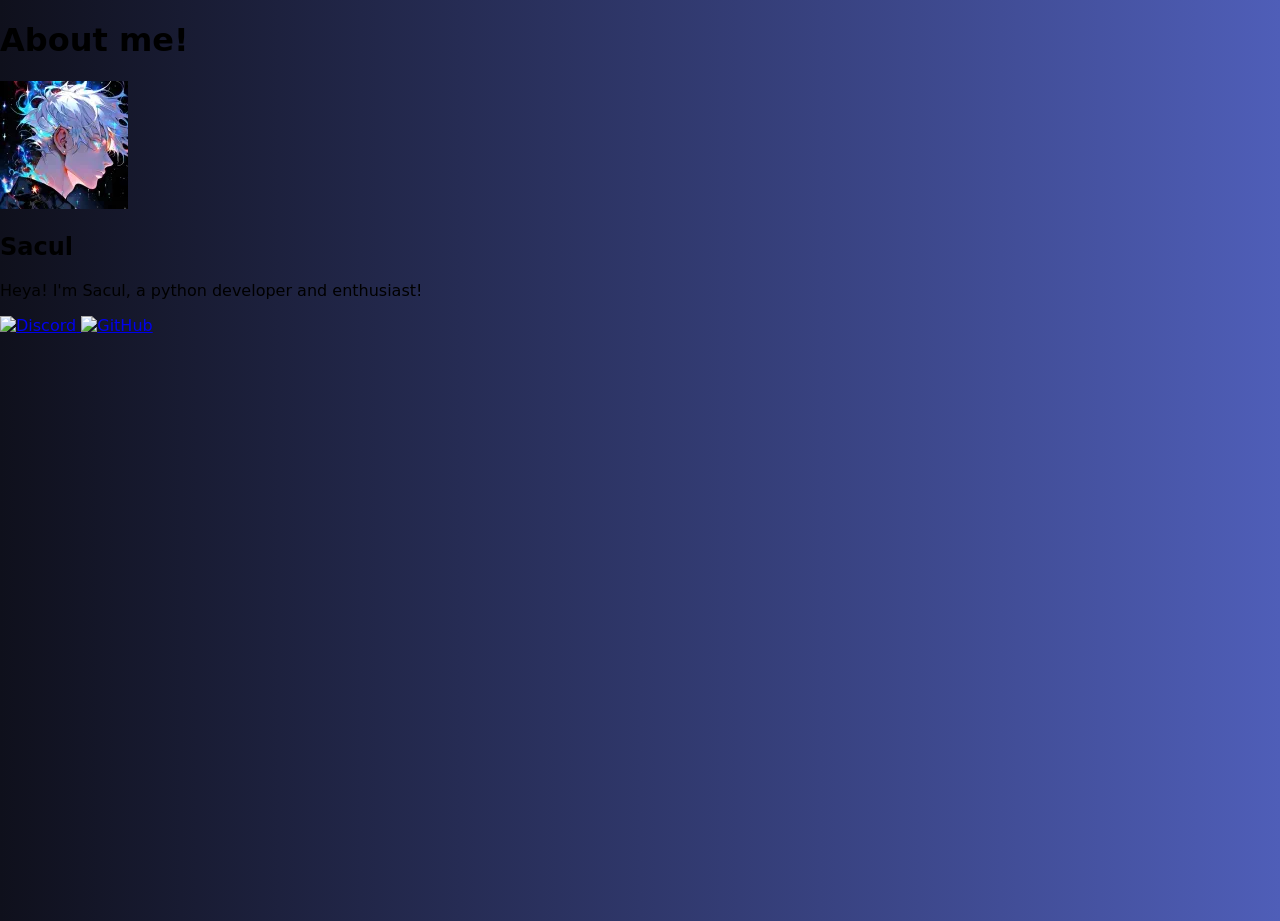
==== index.html @ 46a74e74 "Update index.html" ====
<!DOCTYPE html>
<html lang="en">
<head>
    <meta charset="UTF-8">
    <meta name="viewport" content="width=device-width, initial-scale=1.0">
    <title>Sacul</title>
    <link href="https://fonts.googleapis.com/css2?family=Inter:wght@400;700&family=Space+Grotesk:wght@700&display=swap" rel="stylesheet">
    <link rel="stylesheet" href="style.css">
</head>
<body>
    <div class="modern-bg"></div>
    <header>
        <h1 class="about-title">About me!</h1>
    </header>
    <main class="modern-card">
        <img src="506fb79ca3f554614ca8389c19771676.webp" alt="Sacul Avatar" class="modern-avatar" />
        <h2 class="main-title">Sacul</h2>
        <p class="subtitle">Heya! I'm Sacul, a python developer and enthusiast!</p>
        <div class="modern-socials">
            <a href="https://discord.com/users/802167689011134474" class="modern-icon-btn" title="Discord" target="_blank" rel="noopener">
                <img src="icons/discord.png" alt="Discord" class="modern-icon-img" />
            </a>
            <a href="https://github.com/Sacul0457" class="modern-icon-btn" title="GitHub" target="_blank" rel="noopener">
                <img src="icons/github.png" alt="GitHub" class="modern-icon-img" />
            </a>
        </div>
    </main>
</body>
</html>
---- style.css ----
body {
  background: linear-gradient(to right, #0f101c, #4f5eb8);
  margin: 0;
  min-height: 100vh;
  font-family: system-ui, sans-serif;
}

.title {
  position: relative;
  padding: 1.25rem;
  display: flex;
  align-items: center;
  justify-content: center;
  max-height: 4rem;
}

#title-name {
  text-align: center;
  padding: 0.625rem;
  color: #788ee3;
  font-weight: bold;
  text-shadow: 3px 3px 6px rgba(0, 0, 0, 0.7);
  font-size: clamp(1.8rem, 5vw, 3rem);
}

.avatar-background {
  position: absolute;
  top: 1rem;
  left: 1.25rem;
  background-color: #1c2773;
  border: none;   
  padding: 0.2rem 1rem;
  border-radius: 30px;
  color: black;
  font-size: 1rem;
  display: flex;
  align-items: center;
  gap: 0.5rem;
  transition: background-color 0.3s, transform 0.3s;
}

.avatar-background:hover {
  background-color: #596df7;
  transform: scale(1.10);
}

.discord-btn {
  background: none;
  border: none;
  padding: 0;
  font-size: 1.2rem;
  color: #000000;
  text-shadow: 3px 3px 6px rgba(0, 0, 0, 0.7);
  font-weight: lighter;
  cursor: pointer;
  line-height: 1;
}

#avatar {
  width: 3rem;
  height: 3rem;
  border-radius: 50%;
}

.everything {
  min-height: 90vh;
  display: flex;
  justify-content: center;
  align-items: center;
  padding: 1rem;
}

.container {
  display: flex;
  flex-direction: column;
  align-items: center;
  background-color: #2e396b;
  justify-content: center;
  width: 80%;
  max-width: 50rem;
  border-radius: 1rem;
  padding: 2rem;
  box-sizing: border-box;
}

#name {
  color: #91a0ed;
  font-weight: bold;
  text-shadow: 3px 3px 6px rgba(0, 0, 0, 0.7);
  font-size: clamp(2rem, 6vw, 4rem);
  margin-top: 1rem;
}

#description {
  color: #a7b5f2;
  font-style: italic;
  font-size: clamp(1rem, 2vw, 1.5rem);
  text-align: center;
  margin-top: 1em;
}

.github-background {
  display: flex;
  align-items: center;
  margin-top: 2.5rem;
  background-color: #1d223b;
  border: none;
  padding: 0.625rem 1.25rem;
  border-radius: 30px;
  color: black;
  font-size: 1.05rem;
  gap: 0.75rem;
  transition: background-color 0.5s, transform 0.4s;
}

.github-background:hover {
  transform: scale(1.15);
}

#github-btn {
  background: none;
  border: none;
  padding: 0;
  font-size: 1.2rem;
  color: #6171c2;
  text-shadow: 3px 3px 6px rgba(0, 0, 0, 0.7);
  font-weight: lighter;
  cursor: pointer;
  line-height: 1.5rem;
}

#github-icon {
  width: 3rem;
  height: 3rem;
  border-radius: 50%;
}

@media (max-width: 600px) {
  .avatar-background {
    top: 1rem;
    left: 1rem;
    padding: 0.2rem 0.7rem;
    font-size: 1.4rem;
  }

  #avatar, #github-icon {
    width: 3rem;
    height: 3rem;
  }

  .github-background {
    margin-top: 2rem;
    padding: 1rem 1.5rem;
  }

  #title-name {
    font-size: 3.5rem;
    margin-top: 10.5rem;
  }

  #name {
    margin-top: 0.5rem;
  }
}
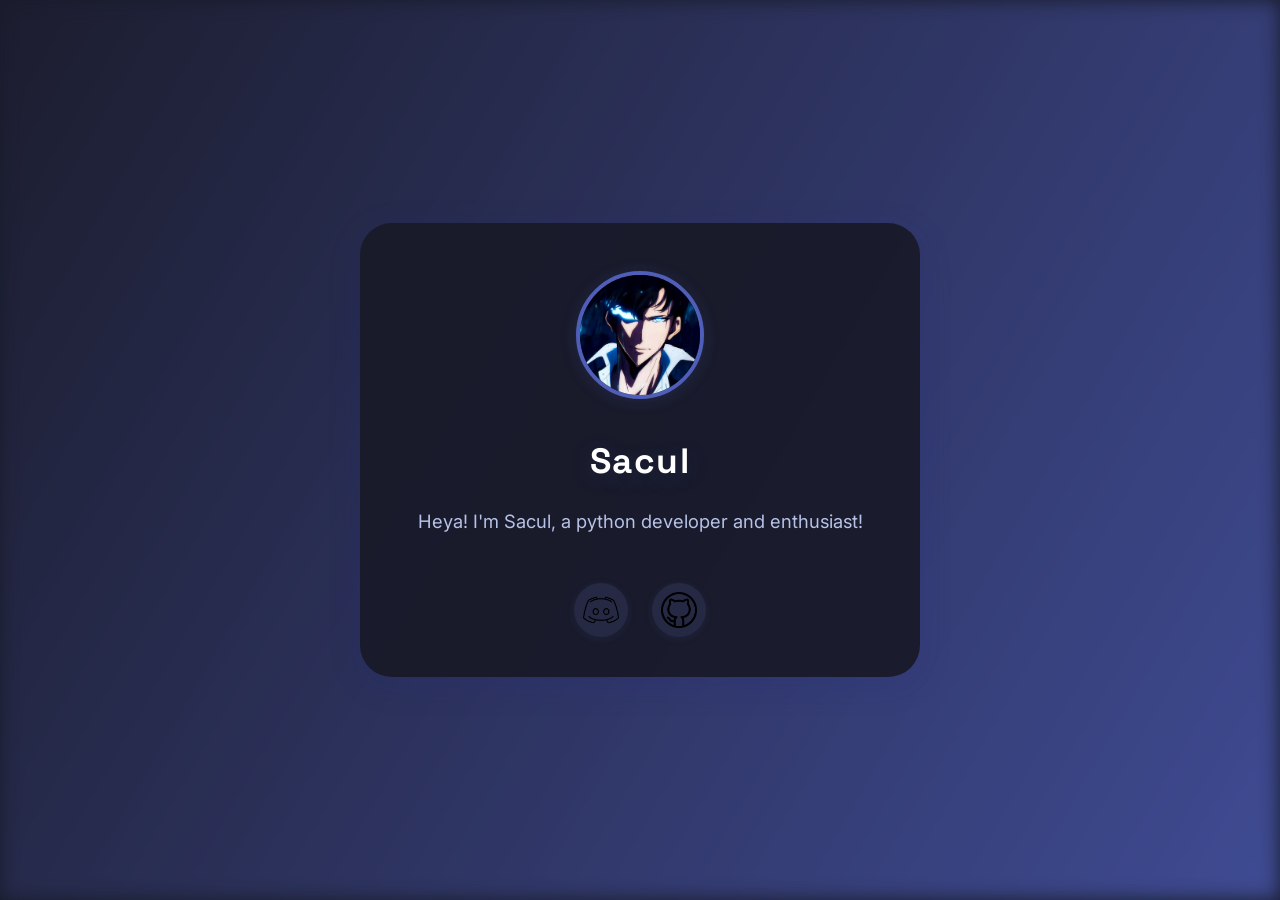
==== commit 050bb36a: "Update index.html" ====
--- a/index.html
+++ b/index.html
@@ -13,7 +13,7 @@
         <h1 class="about-title">About me!</h1>
     </header>
     <main class="modern-card">
-        <img src="506fb79ca3f554614ca8389c19771676.webp" alt="Sacul Avatar" class="modern-avatar" />
+        <img src="809d575a679a9e392f64b5f7aa2b7cd8.png" alt="Sacul Avatar" class="modern-avatar" />
         <h2 class="main-title">Sacul</h2>
         <p class="subtitle">Heya! I'm Sacul, a python developer and enthusiast!</p>
         <div class="modern-socials">
--- a/style.css
+++ b/style.css
@@ -1,164 +1,185 @@
 body {
-  background: linear-gradient(to right, #0f101c, #4f5eb8);
   margin: 0;
   min-height: 100vh;
-  font-family: system-ui, sans-serif;
+  font-family: 'Inter', 'Space Grotesk', Arial, sans-serif;
+  background: #181c2b;
+  overflow-x: hidden;
+  display: flex;
+  flex-direction: column;
+  min-height: 100vh;
 }
 
-.title {
+html, body {
+  height: 100%;
+}
+
+body {
+  justify-content: center;
+  align-items: center;
+}
+
+.modern-bg {
+  position: fixed;
+  top: 0; left: 0; right: 0; bottom: 0;
+  z-index: 0;
+  background: linear-gradient(120deg, #23243a 0%, #4f5eb8 50%, #788ee3 100%);
+  background-size: 200% 200%;
+  animation: modernBgMove 14s ease-in-out infinite alternate;
+  filter: blur(10px) brightness(0.8);
+}
+@keyframes modernBgMove {
+  0% { background-position: 0% 50%; }
+  100% { background-position: 100% 50%; }
+}
+
+header {
   position: relative;
-  padding: 1.25rem;
+  z-index: 1;
+  text-align: center;
+  margin-top: 3.5rem;
+  margin-bottom: 2.5rem;
+  display: none;
+}
+.about-title {
+  font-family: 'Space Grotesk', 'Inter', Arial, sans-serif;
+  font-size: 2.7rem;
+  font-weight: 700;
+  color: #b7c2e7;
+  letter-spacing: 0.04em;
+  margin: 0;
+  text-shadow: 0 4px 24px rgba(79,94,184,0.18);
+}
+
+.modern-card {
+  position: relative;
+  z-index: 1;
+  max-width: 480px;
+  width: 100%;
+  background: rgba(24, 26, 40, 0.92);
+  box-shadow: 0 8px 32px 0 rgba(31, 38, 135, 0.18);
+  border-radius: 2rem;
+  padding: 3rem 2.5rem 2.5rem 2.5rem;
+  display: flex;
+  flex-direction: column;
+  align-items: center;
+  gap: 1.2rem;
+  opacity: 0;
+  transform: translateY(40px) scale(0.98);
+  animation: cardFadeIn 1.2s cubic-bezier(.77,0,.18,1) 0.2s forwards;
+}
+@keyframes cardFadeIn {
+  to {
+    opacity: 1;
+    transform: translateY(0) scale(1);
+  }
+}
+
+.modern-avatar {
+  width: 120px;
+  height: 120px;
+  border-radius: 50%;
+  object-fit: cover;
+  margin-bottom: 1.2rem;
+  border: 4px solid #4f5eb8;
+  box-shadow: 0 2px 16px rgba(79,94,184,0.18);
+  background: #fff;
+}
+
+.main-title {
+  font-family: 'Space Grotesk', 'Inter', Arial, sans-serif;
+  font-size: 2.2rem;
+  font-weight: 700;
+  color: #fff;
+  letter-spacing: 0.04em;
+  margin: 0 0 0.5rem 0;
+  text-shadow: 0 4px 24px rgba(79,94,184,0.18);
+  text-align: center;
+}
+.subtitle {
+  font-size: 1.15rem;
+  color: #b7c2e7;
+  margin: 0 0 1.5rem 0;
+  text-align: center;
+  font-weight: 400;
+  font-family: 'Inter', Arial, sans-serif;
+}
+
+.modern-socials {
+  display: flex;
+  gap: 1.5rem;
+  margin-top: 0.5rem;
+}
+.modern-icon-btn {
   display: flex;
   align-items: center;
   justify-content: center;
-  max-height: 4rem;
+  width: 54px;
+  height: 54px;
+  border-radius: 50%;
+  background: rgba(120,142,227,0.13);
+  box-shadow: 0 2px 8px rgba(79,94,184,0.10);
+  border: none;
+  transition: background 0.3s, transform 0.2s, box-shadow 0.3s;
+  cursor: pointer;
+  text-decoration: none;
+  outline: none;
+}
+.modern-icon-btn:hover, .modern-icon-btn:focus {
+  background: rgba(120,142,227,0.32);
+  transform: scale(1.13) rotate(-2deg);
+  box-shadow: 0 4px 24px rgba(120,142,227,0.18);
+}
+.modern-icon-img {
+  width: 36px;
+  height: 36px;
+  display: block;
+  object-fit: contain;
 }
 
-#title-name {
-  text-align: center;
-  padding: 0.625rem;
-  color: #788ee3;
-  font-weight: bold;
-  text-shadow: 3px 3px 6px rgba(0, 0, 0, 0.7);
-  font-size: clamp(1.8rem, 5vw, 3rem);
+@media (max-width: 700px) {
+  .modern-card {
+    max-width: 97vw;
+    padding: 2rem 0.7rem 1.5rem 0.7rem;
+  }
+  .main-title {
+    font-size: 1.5rem;
+  }
+  .subtitle {
+    font-size: 1rem;
+  }
+  .modern-icon-btn {
+    width: 40px;
+    height: 40px;
+  }
+  .modern-icon-img {
+    width: 28px;
+    height: 28px;
+  }
+  .modern-avatar {
+    width: 80px;
+    height: 80px;
+    border-width: 3px;
+  }
 }
 
-.avatar-background {
-  position: absolute;
-  top: 1rem;
-  left: 1.25rem;
-  background-color: #1c2773;
-  border: none;   
-  padding: 0.2rem 1rem;
-  border-radius: 30px;
-  color: black;
-  font-size: 1rem;
-  display: flex;
-  align-items: center;
-  gap: 0.5rem;
-  transition: background-color 0.3s, transform 0.3s;
-}
-
-.avatar-background:hover {
-  background-color: #596df7;
-  transform: scale(1.10);
-}
-
-.discord-btn {
-  background: none;
-  border: none;
-  padding: 0;
-  font-size: 1.2rem;
-  color: #000000;
-  text-shadow: 3px 3px 6px rgba(0, 0, 0, 0.7);
-  font-weight: lighter;
-  cursor: pointer;
-  line-height: 1;
-}
-
-#avatar {
-  width: 3rem;
-  height: 3rem;
-  border-radius: 50%;
-}
-
-.everything {
-  min-height: 90vh;
-  display: flex;
-  justify-content: center;
-  align-items: center;
-  padding: 1rem;
-}
-
-.container {
-  display: flex;
-  flex-direction: column;
-  align-items: center;
-  background-color: #2e396b;
-  justify-content: center;
-  width: 80%;
-  max-width: 50rem;
-  border-radius: 1rem;
-  padding: 2rem;
-  box-sizing: border-box;
-}
-
-#name {
-  color: #91a0ed;
-  font-weight: bold;
-  text-shadow: 3px 3px 6px rgba(0, 0, 0, 0.7);
-  font-size: clamp(2rem, 6vw, 4rem);
-  margin-top: 1rem;
-}
-
-#description {
-  color: #a7b5f2;
-  font-style: italic;
-  font-size: clamp(1rem, 2vw, 1.5rem);
-  text-align: center;
-  margin-top: 1em;
-}
-
-.github-background {
-  display: flex;
-  align-items: center;
-  margin-top: 2.5rem;
-  background-color: #1d223b;
-  border: none;
-  padding: 0.625rem 1.25rem;
-  border-radius: 30px;
-  color: black;
-  font-size: 1.05rem;
-  gap: 0.75rem;
-  transition: background-color 0.5s, transform 0.4s;
-}
-
-.github-background:hover {
-  transform: scale(1.15);
-}
-
-#github-btn {
-  background: none;
-  border: none;
-  padding: 0;
-  font-size: 1.2rem;
-  color: #6171c2;
-  text-shadow: 3px 3px 6px rgba(0, 0, 0, 0.7);
-  font-weight: lighter;
-  cursor: pointer;
-  line-height: 1.5rem;
-}
-
-#github-icon {
-  width: 3rem;
-  height: 3rem;
-  border-radius: 50%;
-}
-
-@media (max-width: 600px) {
-  .avatar-background {
-    top: 1rem;
-    left: 1rem;
-    padding: 0.2rem 0.7rem;
-    font-size: 1.4rem;
+@media (max-width: 400px) {
+  .modern-card {
+    padding: 1.2rem 0.2rem 1rem 0.2rem;
   }
-
-  #avatar, #github-icon {
-    width: 3rem;
-    height: 3rem;
+  .main-title {
+    font-size: 1rem;
   }
-
-  .github-background {
-    margin-top: 2rem;
-    padding: 1rem 1.5rem;
+  .modern-icon-btn {
+    width: 28px;
+    height: 28px;
   }
-
-  #title-name {
-    font-size: 3.5rem;
-    margin-top: 10.5rem;
+  .modern-icon-img {
+    width: 18px;
+    height: 18px;
   }
-
-  #name {
-    margin-top: 0.5rem;
+  .modern-avatar {
+    width: 48px;
+    height: 48px;
+    border-width: 2px;
   }
 }
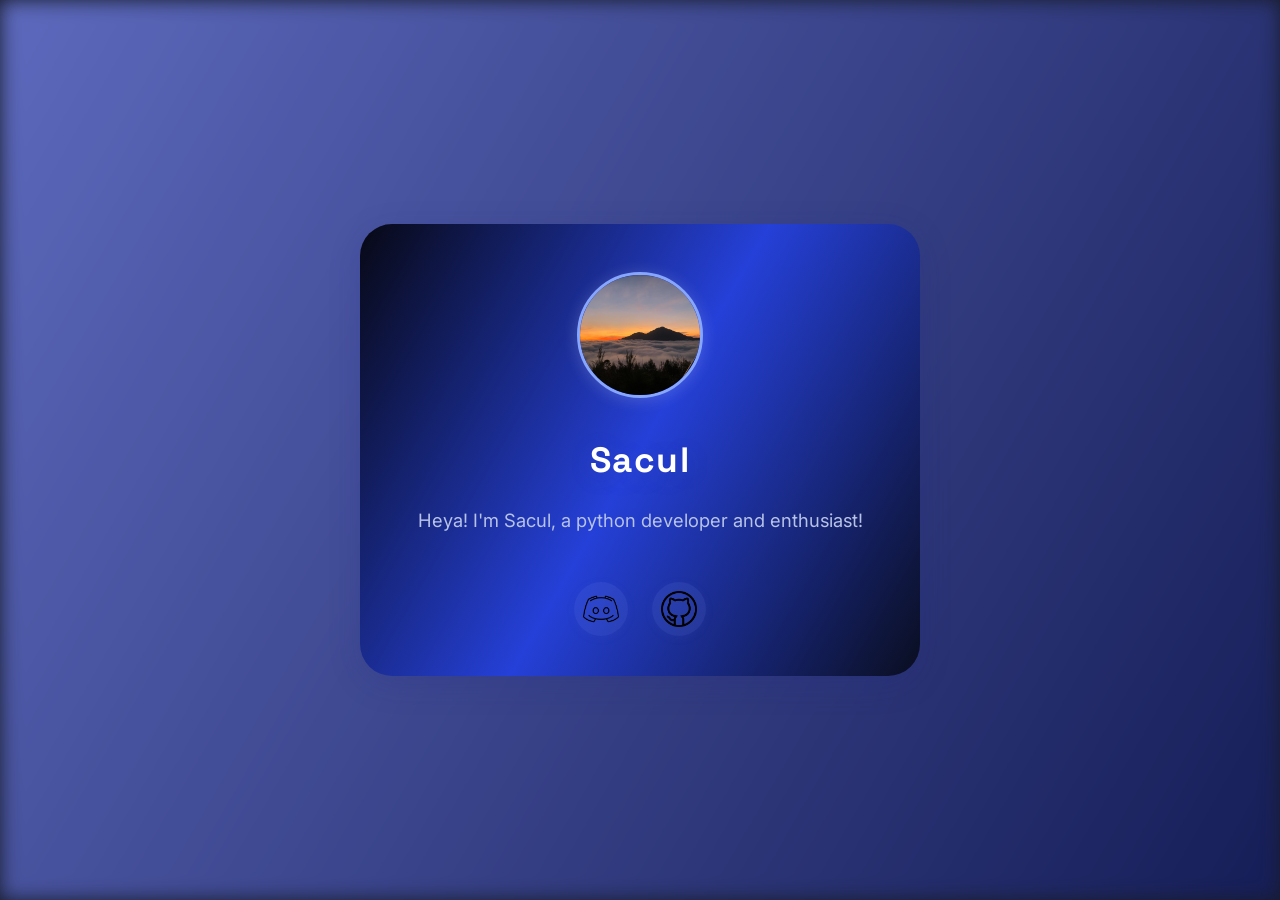
==== commit 49689c50: "Update index.html" ====
--- a/index.html
+++ b/index.html
@@ -13,7 +13,7 @@
         <h1 class="about-title">About me!</h1>
     </header>
     <main class="modern-card">
-        <img src="809d575a679a9e392f64b5f7aa2b7cd8.png" alt="Sacul Avatar" class="modern-avatar" />
+        <img src="Screenshot 2024-10-01 125545.png" alt="Sacul Avatar" class="modern-avatar" />
         <h2 class="main-title">Sacul</h2>
         <p class="subtitle">Heya! I'm Sacul, a python developer and enthusiast!</p>
         <div class="modern-socials">
--- a/style.css
+++ b/style.css
@@ -17,12 +17,11 @@
   justify-content: center;
   align-items: center;
 }
-
 .modern-bg {
   position: fixed;
   top: 0; left: 0; right: 0; bottom: 0;
   z-index: 0;
-  background: linear-gradient(120deg, #23243a 0%, #4f5eb8 50%, #788ee3 100%);
+  background: linear-gradient(120deg, #7484ec 0%, #1b256d 50%, #6577d4 100%);
   background-size: 200% 200%;
   animation: modernBgMove 14s ease-in-out infinite alternate;
   filter: blur(10px) brightness(0.8);
@@ -55,7 +54,7 @@
   z-index: 1;
   max-width: 480px;
   width: 100%;
-  background: rgba(24, 26, 40, 0.92);
+  background: linear-gradient(120deg, #070814 0%, #2540d8 50%, #0a0e20 100%);
   box-shadow: 0 8px 32px 0 rgba(31, 38, 135, 0.18);
   border-radius: 2rem;
   padding: 3rem 2.5rem 2.5rem 2.5rem;
@@ -80,9 +79,10 @@
   border-radius: 50%;
   object-fit: cover;
   margin-bottom: 1.2rem;
-  border: 4px solid #4f5eb8;
-  box-shadow: 0 2px 16px rgba(79,94,184,0.18);
-  background: #fff;
+  border: 3px solid #86a6ff;
+  box-shadow: 0 2px 16px rgba(255, 255, 255, 0.18);
+  background: #ffffff;
+
 }
 
 .main-title {
@@ -119,14 +119,14 @@
   background: rgba(120,142,227,0.13);
   box-shadow: 0 2px 8px rgba(79,94,184,0.10);
   border: none;
-  transition: background 0.3s, transform 0.2s, box-shadow 0.3s;
+  transition: background 0.3s, transform 0.25s, box-shadow 0.3s;
   cursor: pointer;
   text-decoration: none;
   outline: none;
 }
-.modern-icon-btn:hover, .modern-icon-btn:focus {
-  background: rgba(120,142,227,0.32);
-  transform: scale(1.13) rotate(-2deg);
+.modern-icon-btn:hover, .modern-icon-btn:focus-visible {
+  background: rgba(148, 168, 245, 0.32);
+  transform: scale(1.17);
   box-shadow: 0 4px 24px rgba(120,142,227,0.18);
 }
 .modern-icon-img {
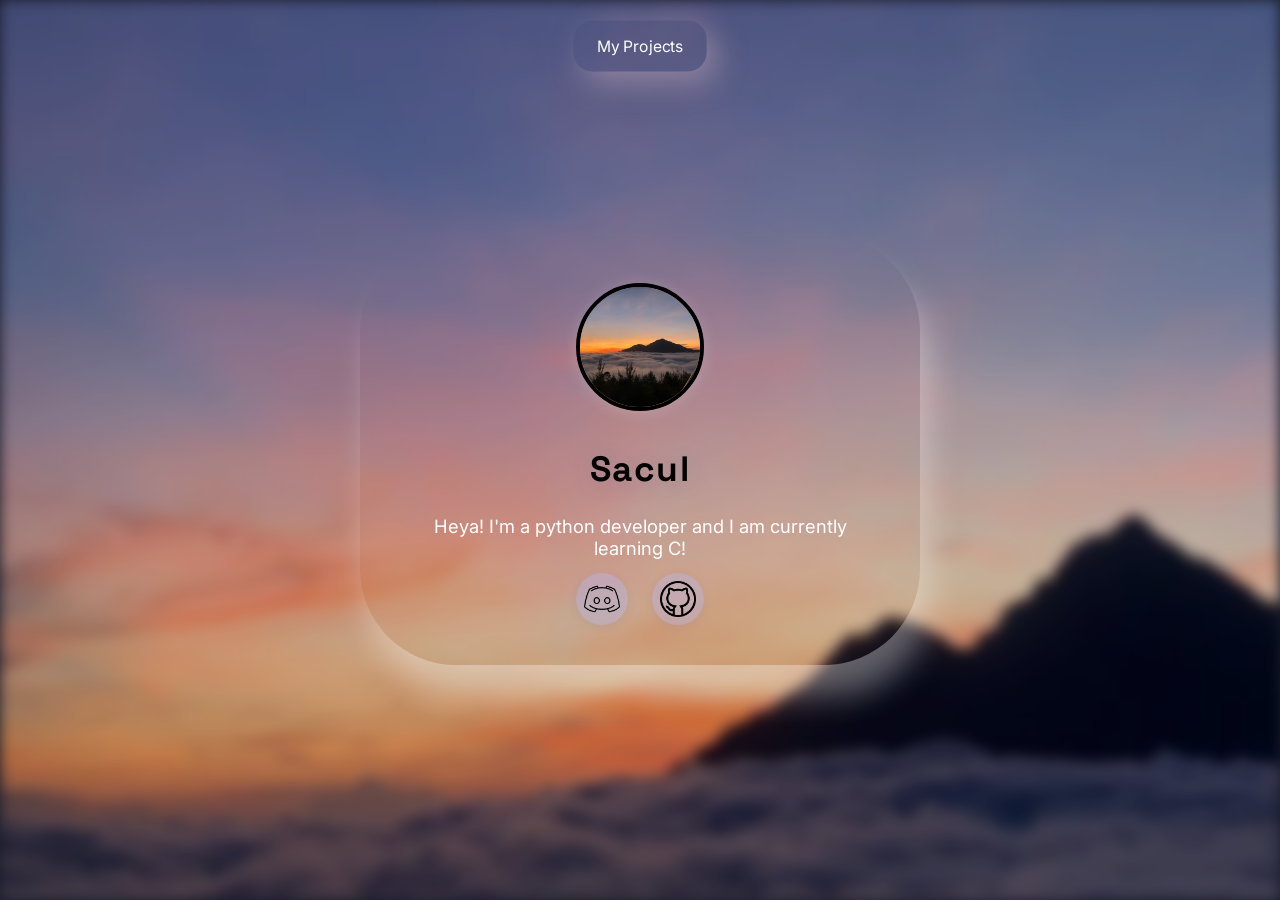
==== commit 8bd5a99c: "i'll fix that issue later lol" ====
--- a/index.html
+++ b/index.html
@@ -5,7 +5,7 @@
     <meta name="viewport" content="width=device-width, initial-scale=1.0">
     <title>Sacul</title>
     <link href="https://fonts.googleapis.com/css2?family=Inter:wght@400;700&family=Space+Grotesk:wght@700&display=swap" rel="stylesheet">
-    <link rel="stylesheet" href="style.css">
+    <link rel="stylesheet" href="src/index.css">
 </head>
 <body>
     <div class="modern-bg"></div>
@@ -13,17 +13,20 @@
         <h1 class="about-title">About me!</h1>
     </header>
     <main class="modern-card">
-        <img src="Screenshot 2024-10-01 125545.png" alt="Sacul Avatar" class="modern-avatar" />
+        <img src="../assets/sacul_avatar.png" alt="Sacul Avatar" class="modern-avatar" />
         <h2 class="main-title">Sacul</h2>
-        <p class="subtitle">Heya! I'm Sacul, a python developer and enthusiast!</p>
+        <p class="subtitle">Heya! I'm a python developer and I am currently learning C!</p>
         <div class="modern-socials">
             <a href="https://discord.com/users/802167689011134474" class="modern-icon-btn" title="Discord" target="_blank" rel="noopener">
-                <img src="icons/discord.png" alt="Discord" class="modern-icon-img" />
+                <img src="../assets/discord.png" alt="Discord" class="modern-icon-img" />
             </a>
             <a href="https://github.com/Sacul0457" class="modern-icon-btn" title="GitHub" target="_blank" rel="noopener">
-                <img src="icons/github.png" alt="GitHub" class="modern-icon-img" />
+                <img src="../assets/github.png" alt="GitHub" class="modern-icon-img" />
             </a>
         </div>
     </main>
+    <a href="projects.html" class="projects-btn" title="Projects" target="_blank" rel="noopener">
+        My Projects
+    </a>
 </body>
 </html>
--- a/src/index.css
+++ b/src/index.css
@@ -0,0 +1,227 @@
+body {
+  margin: 0;
+  min-height: 100vh;
+  font-family: 'Inter', 'Space Grotesk', Arial, sans-serif;
+  background: #181c2b;
+  overflow-x: hidden;
+  display: flex;
+  flex-direction: column;
+  min-height: 100vh;
+}
+
+html, body {
+  height: 100%;
+}
+
+body {
+  justify-content: center;
+  align-items: center;
+}
+.modern-bg {
+  position: fixed;
+  top: 0; left: 0; right: 0; bottom: 0;
+  z-index: 0;
+  background-image: url('../assets/background.png');
+  background-size: 125% 125%;
+  animation: modernBgMove 14s ease-in-out infinite alternate;
+  filter: blur(7px) brightness(0.8); 
+}
+@keyframes modernBgMove {
+  0% { background-position: 0% 50%; }
+  100% { background-position: 100% 50%; }
+}
+
+header {
+  position: relative;
+  z-index: 1;
+  text-align: center;
+  margin-top: 3.5rem;
+  margin-bottom: 2.5rem;
+  display: none;
+}
+.about-title {
+  font-family: 'Space Grotesk', 'Inter', Arial, sans-serif;
+  font-size: 2.7rem;
+  font-weight: 700;
+  color: #b7c2e7;
+  letter-spacing: 0.04em;
+  margin: 0;
+  text-shadow: 0 4px 24px rgba(79,94,184,0.18);
+}
+
+.modern-card {
+  position: relative;
+  z-index: 1;
+  max-width: 480px;
+  width: 100%;
+  box-shadow: 10px 30px 32px 0 rgba(255, 255, 255, 0.336);
+  border-radius: 6rem;
+  padding: 3rem 2.5rem 2.5rem 2.5rem;
+  display: flex;
+  flex-direction: column;
+  align-items: center;
+  gap: 1rem;
+  opacity: 0.1;
+  transform: translateY(40px) scale(0.98);
+  animation: cardFadeIn 1.2s cubic-bezier(.77,0,.18,1) 0.2s forwards;
+}
+@keyframes cardFadeIn {
+  to {
+    opacity: 1;
+    transform: translateY(0) scale(1);
+  }
+}
+
+.modern-avatar {
+  width: 120px;
+  height: 120px;
+  border-radius: 50%;
+  object-fit: cover;
+  margin-bottom: 1.2rem;
+  border: 4px solid #000000;
+  box-shadow: 0 2px 16px rgba(255, 255, 255, 0.18);
+
+}
+
+.main-title {
+  font-family: 'Space Grotesk', 'Inter', Arial, sans-serif;
+  font-size: 2.2rem;
+  font-weight: 700;
+  color: black;
+  letter-spacing: 0.04em;
+  margin: 0 0 0.5rem 0;
+  text-shadow: 0 4px 24px rgba(79,94,184,0.18);
+  text-align: center;
+}
+.subtitle {
+  font-size: 1.15rem;
+  color: white;
+  margin: 0 0 1.5rem 0;
+  block-size: 10px;
+  text-align: center;
+  font-weight: 400;
+  font-family: 'Inter', Arial, sans-serif;
+}
+
+.modern-socials {
+  display: flex;
+  gap: 1.5rem;
+  margin-top: 0.5rem;
+}
+.modern-icon-btn {
+  display: flex;
+  align-items: center;
+  justify-content: center;
+  width: 52px;
+  height: 52px;
+  border-radius: 50%;
+  background: rgba(181, 182, 245, 0.37);
+  box-shadow: 0 2px 8px rgba(79,94,184,0.10);
+  border: none;
+  transition: background 0.3s, transform 0.25s, box-shadow 0.3s;
+  cursor: pointer;
+  text-decoration: none;
+  outline: none;
+}
+.modern-icon-btn:hover, .modern-icon-btn:focus-visible {
+  background: rgba(196, 203, 228, 0.829);
+  transform: scale(1.16);
+  box-shadow: 0 4px 24px rgba(176, 176, 235, 0.18);
+}
+.modern-icon-img {
+  width: 36px;
+  height: 36px;
+  display: block;
+  object-fit: contain;
+}
+
+
+.projects-btn {
+  position: fixed;
+  top: 20px;
+  
+  box-shadow: 10px 10px 32px 0 rgba(252, 211, 211, 0.336);
+  border-radius: 1.2rem;
+  padding: 1rem 1.5rem 1rem 1.5rem;
+
+  color: white;
+  text-decoration: none;
+
+  display: inline-flex;
+  align-items: center;
+  justify-content: center;
+
+  opacity: 0.1;
+
+  transform: translateY(15px);
+  scale: 0.98;
+  transition: transform 0.3s ease, scale 0.3s ease, background 0.3s ease;
+  animation: projectsFadeIn cubic-bezier(.77,0,.18,1) 1.6s forwards;
+}
+
+@keyframes projectsFadeIn {
+  to {
+    opacity: 1;
+    transform: translateY(0);
+  }
+}
+
+.projects-btn:hover {
+  scale: 1.03;
+  background: rgba(207,207,255,0.8);
+}
+
+
+@media (max-width: 700px) {
+  .modern-card {
+    max-width: 97vw;
+    padding: 2rem 0.7rem 1.5rem 0.7rem;
+  }
+  .main-title {
+    font-size: 1.5rem;
+  }
+  .subtitle {
+    font-size: 1rem;
+  }
+  .modern-icon-btn {
+    width: 40px;
+    height: 40px;
+  }
+  .modern-icon-img {
+    width: 28px;
+    height: 28px;
+  }
+  .projects-btn {
+    padding: 0.8rem 1.2rem;
+  }
+  .modern-avatar {
+    width: 80px;
+    height: 80px;
+    border-width: 3px;
+  }
+}
+
+@media (max-width: 400px) {
+  .modern-card {
+    padding: 1.2rem 0.2rem 1rem 0.2rem;
+  }
+  .main-title {
+    font-size: 1rem;
+  }
+  .modern-icon-btn {
+    width: 28px;
+    height: 28px;
+  }
+  .modern-icon-img {
+    width: 18px;
+    height: 18px;
+  }
+  .projects-btn {
+    padding: 0.6rem 1rem;
+  }
+  .modern-avatar {
+    width: 48px;
+    height: 48px;
+    border-width: 2px;
+  }
+}
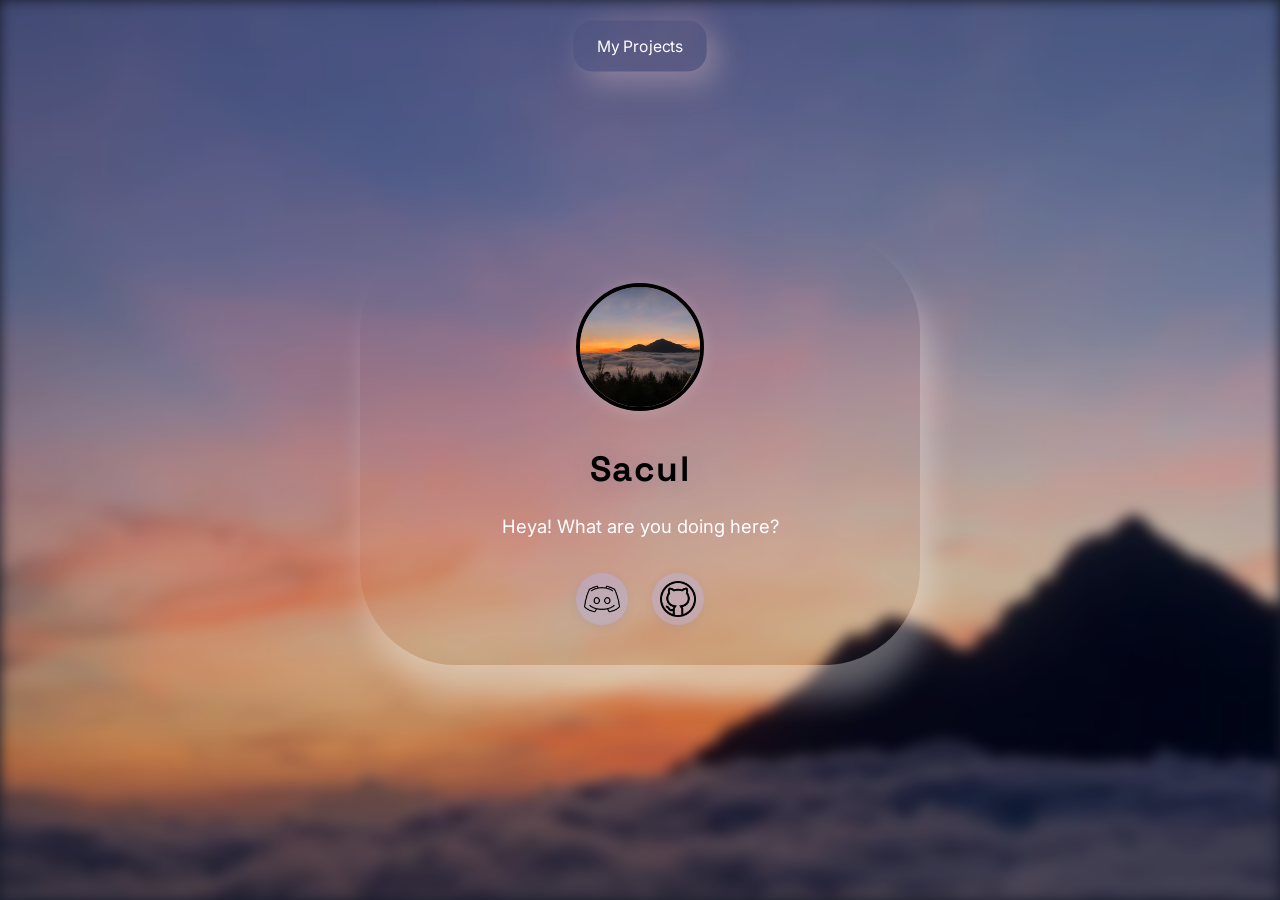
==== commit c0ea98c0: "udpate projects" ====
--- a/index.html
+++ b/index.html
@@ -13,19 +13,19 @@
         <h1 class="about-title">About me!</h1>
     </header>
     <main class="modern-card">
-        <img src="../assets/sacul_avatar.png" alt="Sacul Avatar" class="modern-avatar" />
+        <img src="./assets/sacul_avatar.png" alt="Sacul Avatar" class="modern-avatar" />
         <h2 class="main-title">Sacul</h2>
-        <p class="subtitle">Heya! I'm a python developer and I am currently learning C!</p>
+        <p class="subtitle">Heya! What are you doing here?</p>
         <div class="modern-socials">
             <a href="https://discord.com/users/802167689011134474" class="modern-icon-btn" title="Discord" target="_blank" rel="noopener">
-                <img src="../assets/discord.png" alt="Discord" class="modern-icon-img" />
+                <img src="./assets/discord.png" alt="Discord" class="modern-icon-img" />
             </a>
             <a href="https://github.com/Sacul0457" class="modern-icon-btn" title="GitHub" target="_blank" rel="noopener">
-                <img src="../assets/github.png" alt="GitHub" class="modern-icon-img" />
+                <img src="./assets/github.png" alt="GitHub" class="modern-icon-img" />
             </a>
         </div>
     </main>
-    <a href="projects.html" class="projects-btn" title="Projects" target="_blank" rel="noopener">
+    <a href="projects.html" class="projects-btn" title="Projects">
         My Projects
     </a>
 </body>
